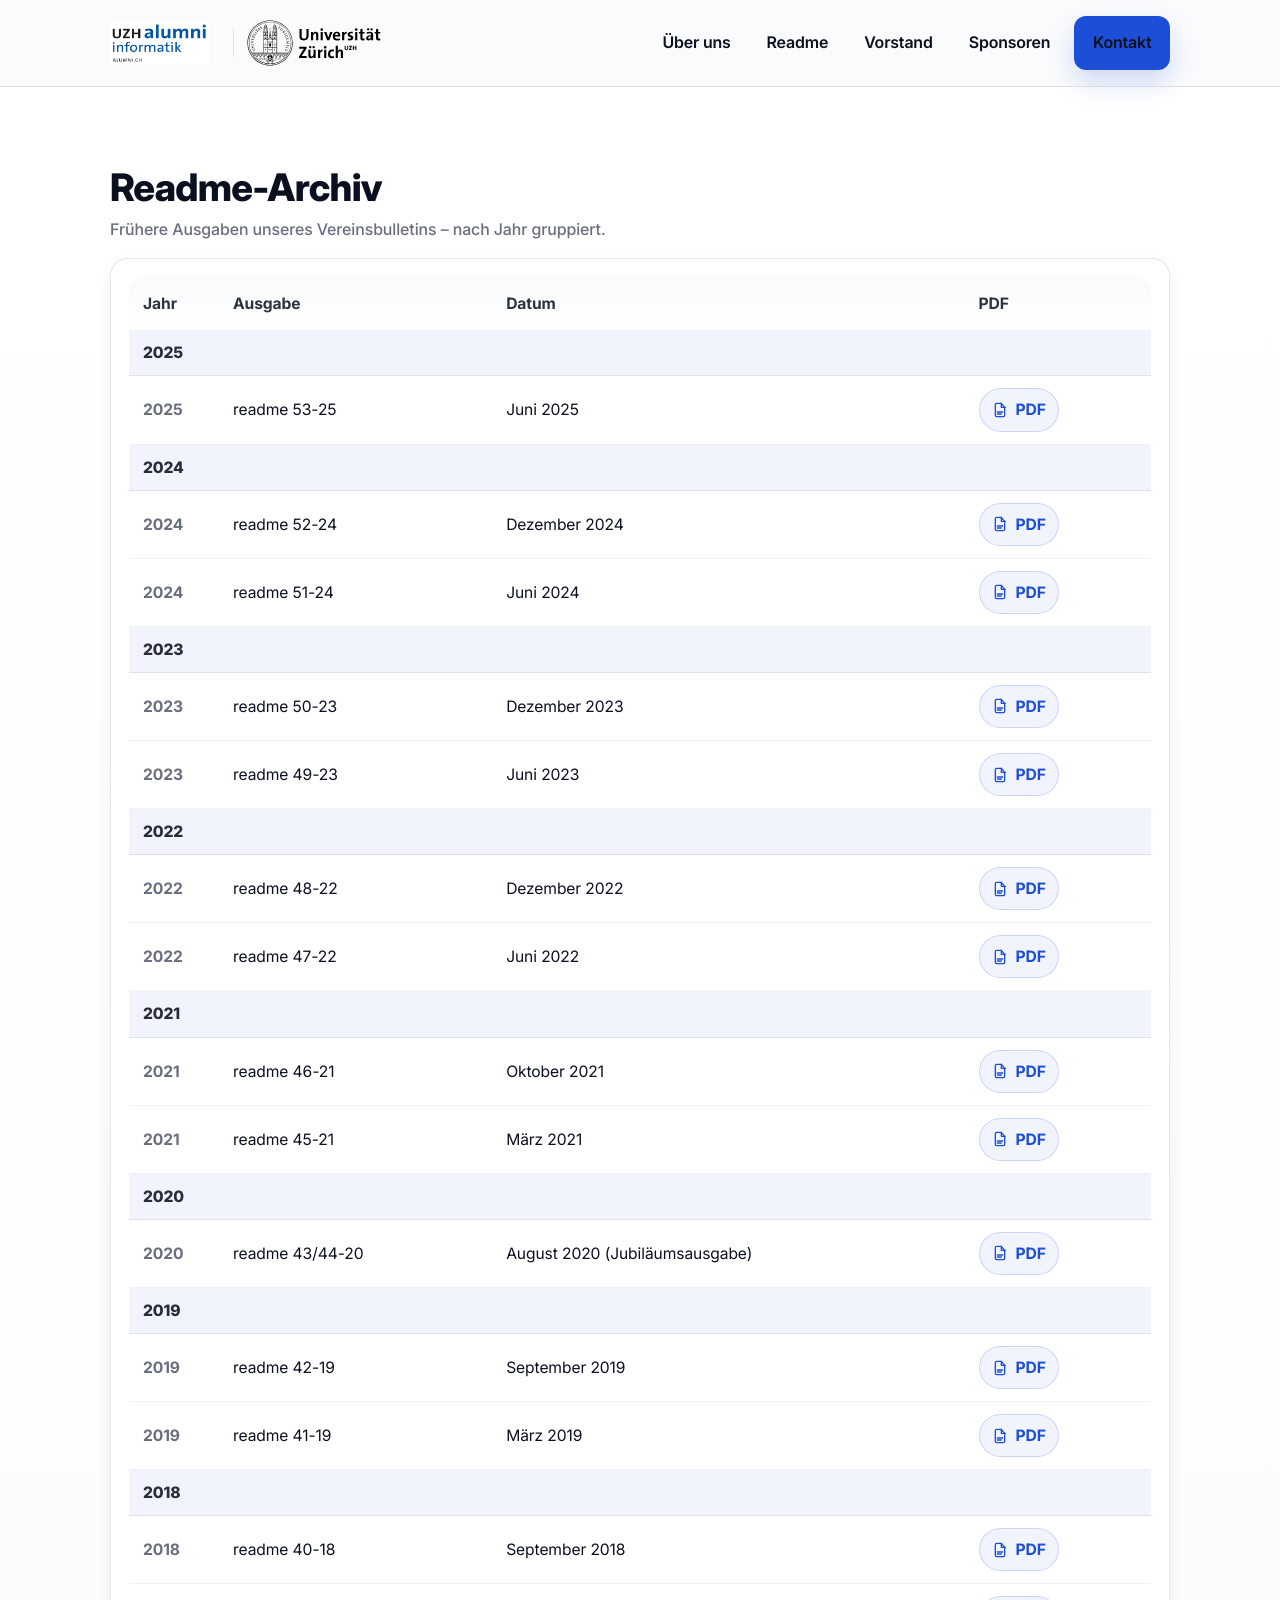
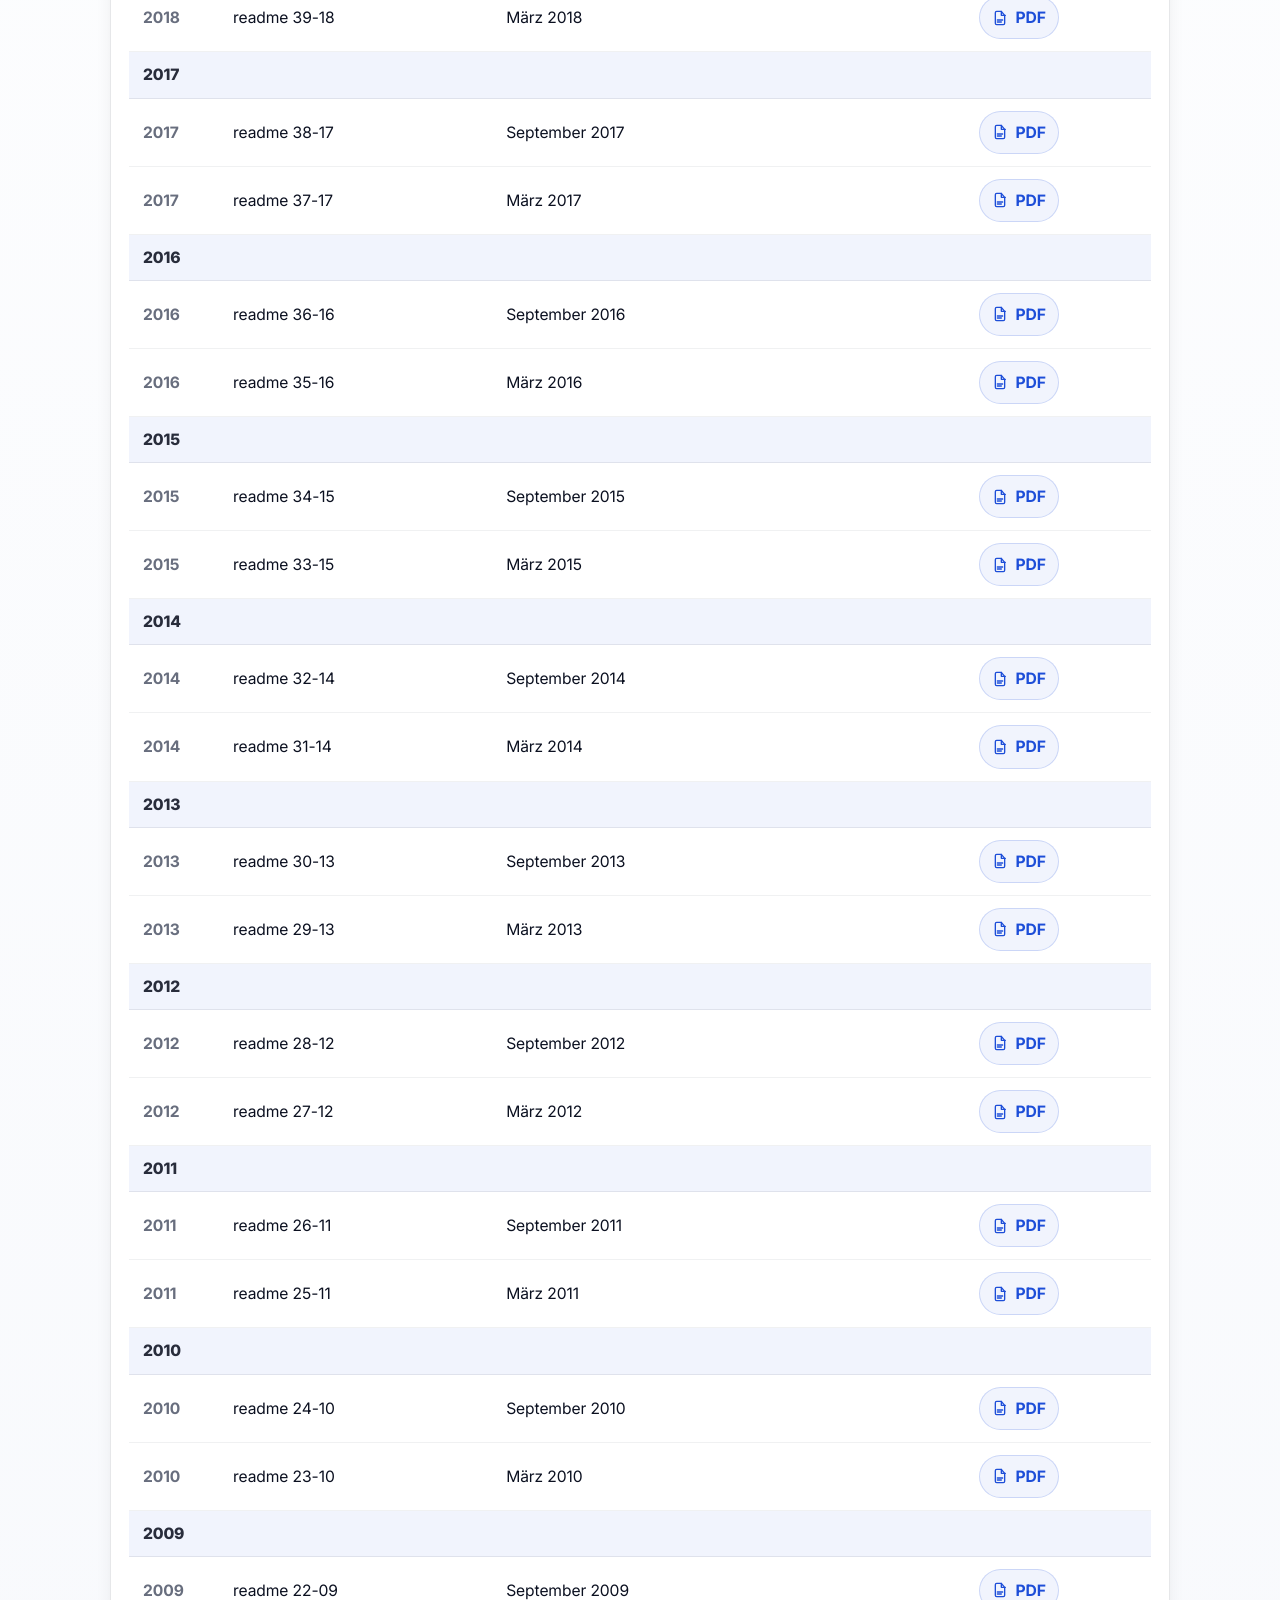
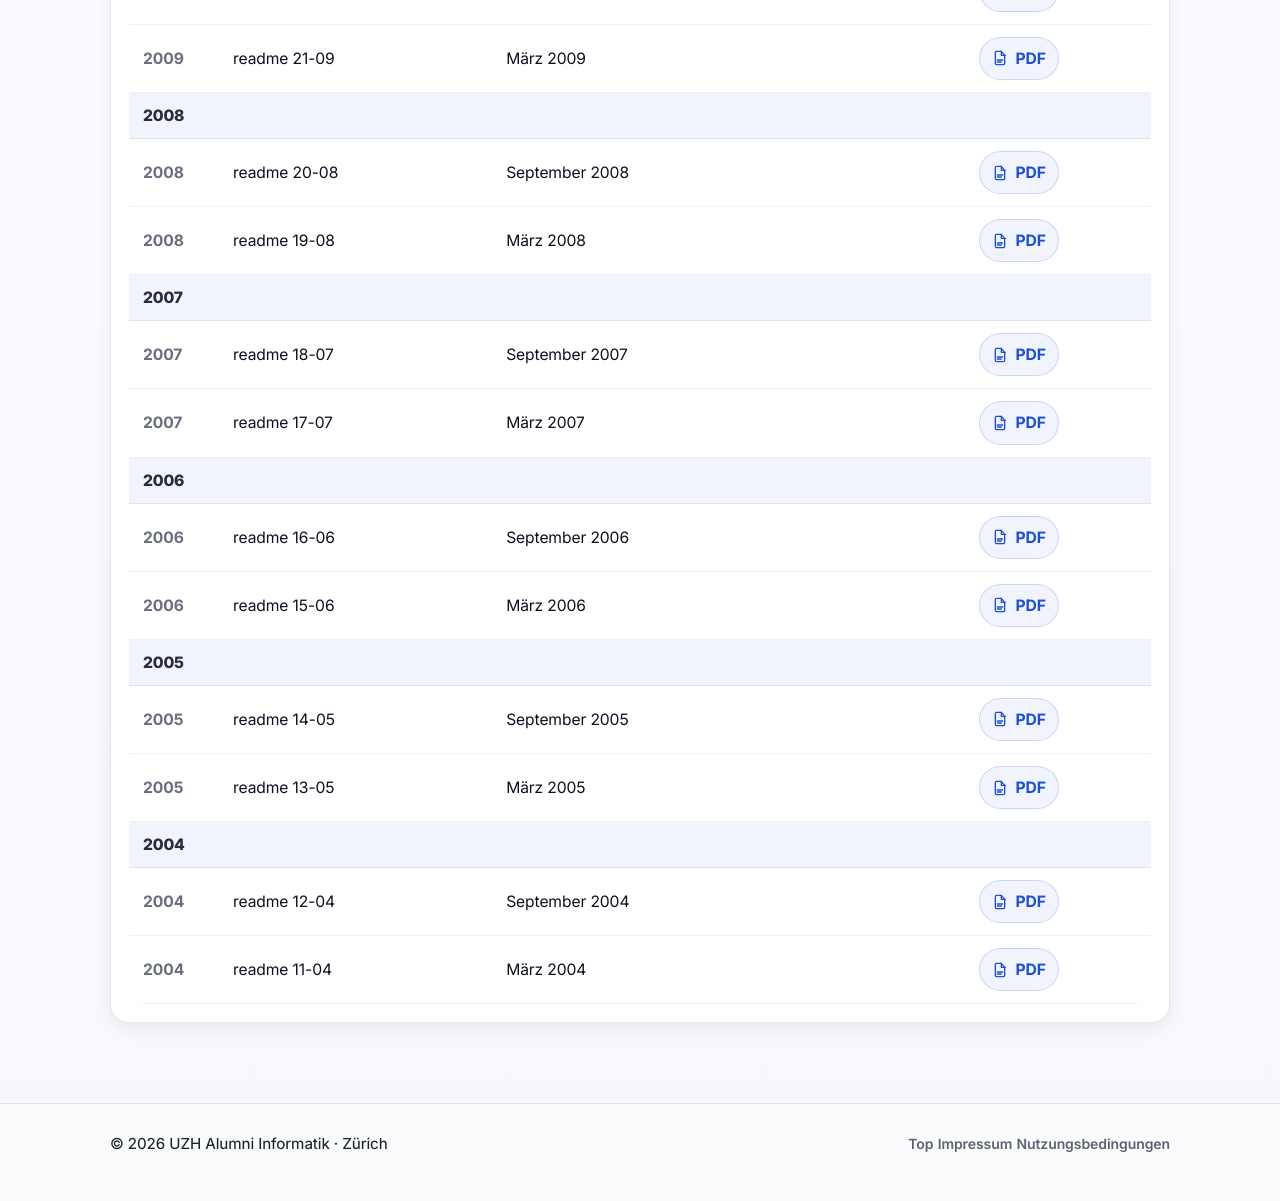
==== readme-archiv.html @ e21df734 "feat: add readme archiv" ====
<!doctype html>
<html lang="de">
<head>
    <meta charset="utf-8"/>
    <meta name="viewport" content="width=device-width, initial-scale=1"/>
    <title>Readme-Archiv – UZH Alumni Informatik</title>
    <meta name="description" content="Archiv der readme-Ausgaben (UZH Alumni Informatik) – nach Jahr gruppiert, mit Suche."/>

    <!-- Typography -->
    <link rel="preconnect" href="https://fonts.googleapis.com">
    <link rel="preconnect" href="https://fonts.gstatic.com" crossorigin>
    <link href="https://fonts.googleapis.com/css2?family=Inter:wght@400;500;600;700;800&display=swap" rel="stylesheet">

    <link rel="stylesheet" href="styles.css?v=20251117"/>
    <link rel="icon" href="uploads/logos/alumni_logo_header.png">
</head>

<body class="theme-quartz-ivory">

<header class="site-header">
    <div class="container header-inner">
        <a class="brand" href="index.html#top" aria-label="Startseite">
            <img src="uploads/logos/alumni_logo_header.png" alt="UZH Alumni Informatik - Alumni.ch">
        </a>

        <a class="brand-uzh" href="https://www.uzh.ch" target="_blank" rel="noopener" aria-label="UZH Website">
            <img src="uploads/logos/uzh-logo.svg" alt="Universität Zürich">
        </a>

        <nav class="nav">
            <a href="index.html#about">Über uns</a>
            <a href="index.html#readme">Readme</a>
            <a href="index.html#vorstand">Vorstand</a>
            <a href="index.html#sponsors">Sponsoren</a>
            <a href="index.html#contact" class="btn btn-primary">Kontakt</a>
        </nav>

        <button class="nav-toggle" aria-label="Menü öffnen" aria-expanded="false">☰</button>
    </div>
</header>

<main>
    <section class="section section-alt">
        <div class="container">
            <div class="section-head">
                <h1 class="page-title">Readme-Archiv</h1>
                <p class="muted">Frühere Ausgaben unseres Vereinsbulletins – nach Jahr gruppiert.</p>
            </div>
            <div class="archive-card card">
                <div class="archive-table-wrap">
                    <table class="archive-table" id="archiveTable">
                        <thead>
                        <tr>
                            <th>Jahr</th>
                            <th>Ausgabe</th>
                            <th>Datum</th>
                            <th>PDF</th>
                        </tr>
                        </thead>
                        <tbody>

                        <!-- 2025 -->
                        <tr class="year-row" data-year="2025"><td colspan="4">2025</td></tr>
                        <tr data-year="2025">
                            <td class="year-col">2025</td>
                            <td>readme 53-25</td>
                            <td>Juni 2025</td>
                            <td><a class="pdf-link" href="#" target="_blank" rel="noopener">PDF</a></td>
                        </tr>

                        <!-- 2024 -->
                        <tr class="year-row" data-year="2024"><td colspan="4">2024</td></tr>
                        <tr data-year="2024">
                            <td class="year-col">2024</td>
                            <td>readme 52-24</td>
                            <td>Dezember 2024</td>
                            <td><a class="pdf-link" href="#" target="_blank" rel="noopener">PDF</a></td>
                        </tr>
                        <tr data-year="2024">
                            <td class="year-col">2024</td>
                            <td>readme 51-24</td>
                            <td>Juni 2024</td>
                            <td><a class="pdf-link" href="#" target="_blank" rel="noopener">PDF</a></td>
                        </tr>

                        <!-- 2023 -->
                        <tr class="year-row" data-year="2023"><td colspan="4">2023</td></tr>
                        <tr data-year="2023">
                            <td class="year-col">2023</td>
                            <td>readme 50-23</td>
                            <td>Dezember 2023</td>
                            <td><a class="pdf-link" href="#" target="_blank" rel="noopener">PDF</a></td>
                        </tr>
                        <tr data-year="2023">
                            <td class="year-col">2023</td>
                            <td>readme 49-23</td>
                            <td>Juni 2023</td>
                            <td><a class="pdf-link" href="#" target="_blank" rel="noopener">PDF</a></td>
                        </tr>

                        <!-- 2022 -->
                        <tr class="year-row" data-year="2022"><td colspan="4">2022</td></tr>
                        <tr data-year="2022">
                            <td class="year-col">2022</td>
                            <td>readme 48-22</td>
                            <td>Dezember 2022</td>
                            <td><a class="pdf-link" href="#" target="_blank" rel="noopener">PDF</a></td>
                        </tr>
                        <tr data-year="2022">
                            <td class="year-col">2022</td>
                            <td>readme 47-22</td>
                            <td>Juni 2022</td>
                            <td><a class="pdf-link" href="#" target="_blank" rel="noopener">PDF</a></td>
                        </tr>

                        <!-- 2021 -->
                        <tr class="year-row" data-year="2021"><td colspan="4">2021</td></tr>
                        <tr data-year="2021">
                            <td class="year-col">2021</td>
                            <td>readme 46-21</td>
                            <td>Oktober 2021</td>
                            <td><a class="pdf-link" href="#" target="_blank" rel="noopener">PDF</a></td>
                        </tr>
                        <tr data-year="2021">
                            <td class="year-col">2021</td>
                            <td>readme 45-21</td>
                            <td>März 2021</td>
                            <td><a class="pdf-link" href="#" target="_blank" rel="noopener">PDF</a></td>
                        </tr>

                        <!-- 2020 -->
                        <tr class="year-row" data-year="2020"><td colspan="4">2020</td></tr>
                        <tr data-year="2020">
                            <td class="year-col">2020</td>
                            <td>readme 43/44-20</td>
                            <td>August 2020 (Jubiläumsausgabe)</td>
                            <td><a class="pdf-link" href="#" target="_blank" rel="noopener">PDF</a></td>
                        </tr>

                        <!-- 2019 -->
                        <tr class="year-row" data-year="2019"><td colspan="4">2019</td></tr>
                        <tr data-year="2019">
                            <td class="year-col">2019</td>
                            <td>readme 42-19</td>
                            <td>September 2019</td>
                            <td><a class="pdf-link" href="#" target="_blank" rel="noopener">PDF</a></td>
                        </tr>
                        <tr data-year="2019">
                            <td class="year-col">2019</td>
                            <td>readme 41-19</td>
                            <td>März 2019</td>
                            <td><a class="pdf-link" href="#" target="_blank" rel="noopener">PDF</a></td>
                        </tr>

                        <!-- 2018 -->
                        <tr class="year-row" data-year="2018"><td colspan="4">2018</td></tr>
                        <tr data-year="2018">
                            <td class="year-col">2018</td>
                            <td>readme 40-18</td>
                            <td>September 2018</td>
                            <td><a class="pdf-link" href="#" target="_blank" rel="noopener">PDF</a></td>
                        </tr>
                        <tr data-year="2018">
                            <td class="year-col">2018</td>
                            <td>readme 39-18</td>
                            <td>März 2018</td>
                            <td><a class="pdf-link" href="#" target="_blank" rel="noopener">PDF</a></td>
                        </tr>

                        <!-- 2017 -->
                        <tr class="year-row" data-year="2017"><td colspan="4">2017</td></tr>
                        <tr data-year="2017">
                            <td class="year-col">2017</td>
                            <td>readme 38-17</td>
                            <td>September 2017</td>
                            <td><a class="pdf-link" href="#" target="_blank" rel="noopener">PDF</a></td>
                        </tr>
                        <tr data-year="2017">
                            <td class="year-col">2017</td>
                            <td>readme 37-17</td>
                            <td>März 2017</td>
                            <td><a class="pdf-link" href="#" target="_blank" rel="noopener">PDF</a></td>
                        </tr>

                        <!-- 2016 -->
                        <tr class="year-row" data-year="2016"><td colspan="4">2016</td></tr>
                        <tr data-year="2016">
                            <td class="year-col">2016</td>
                            <td>readme 36-16</td>
                            <td>September 2016</td>
                            <td><a class="pdf-link" href="#" target="_blank" rel="noopener">PDF</a></td>
                        </tr>
                        <tr data-year="2016">
                            <td class="year-col">2016</td>
                            <td>readme 35-16</td>
                            <td>März 2016</td>
                            <td><a class="pdf-link" href="#" target="_blank" rel="noopener">PDF</a></td>
                        </tr>

                        <!-- 2015 -->
                        <tr class="year-row" data-year="2015"><td colspan="4">2015</td></tr>
                        <tr data-year="2015">
                            <td class="year-col">2015</td>
                            <td>readme 34-15</td>
                            <td>September 2015</td>
                            <td><a class="pdf-link" href="#" target="_blank" rel="noopener">PDF</a></td>
                        </tr>
                        <tr data-year="2015">
                            <td class="year-col">2015</td>
                            <td>readme 33-15</td>
                            <td>März 2015</td>
                            <td><a class="pdf-link" href="#" target="_blank" rel="noopener">PDF</a></td>
                        </tr>

                        <!-- 2014 -->
                        <tr class="year-row" data-year="2014"><td colspan="4">2014</td></tr>
                        <tr data-year="2014">
                            <td class="year-col">2014</td>
                            <td>readme 32-14</td>
                            <td>September 2014</td>
                            <td><a class="pdf-link" href="#" target="_blank" rel="noopener">PDF</a></td>
                        </tr>
                        <tr data-year="2014">
                            <td class="year-col">2014</td>
                            <td>readme 31-14</td>
                            <td>März 2014</td>
                            <td><a class="pdf-link" href="#" target="_blank" rel="noopener">PDF</a></td>
                        </tr>

                        <!-- 2013 -->
                        <tr class="year-row" data-year="2013"><td colspan="4">2013</td></tr>
                        <tr data-year="2013">
                            <td class="year-col">2013</td>
                            <td>readme 30-13</td>
                            <td>September 2013</td>
                            <td><a class="pdf-link" href="#" target="_blank" rel="noopener">PDF</a></td>
                        </tr>
                        <tr data-year="2013">
                            <td class="year-col">2013</td>
                            <td>readme 29-13</td>
                            <td>März 2013</td>
                            <td><a class="pdf-link" href="#" target="_blank" rel="noopener">PDF</a></td>
                        </tr>

                        <!-- 2012 -->
                        <tr class="year-row" data-year="2012"><td colspan="4">2012</td></tr>
                        <tr data-year="2012">
                            <td class="year-col">2012</td>
                            <td>readme 28-12</td>
                            <td>September 2012</td>
                            <td><a class="pdf-link" href="#" target="_blank" rel="noopener">PDF</a></td>
                        </tr>
                        <tr data-year="2012">
                            <td class="year-col">2012</td>
                            <td>readme 27-12</td>
                            <td>März 2012</td>
                            <td><a class="pdf-link" href="#" target="_blank" rel="noopener">PDF</a></td>
                        </tr>

                        <!-- 2011 -->
                        <tr class="year-row" data-year="2011"><td colspan="4">2011</td></tr>
                        <tr data-year="2011">
                            <td class="year-col">2011</td>
                            <td>readme 26-11</td>
                            <td>September 2011</td>
                            <td><a class="pdf-link" href="#" target="_blank" rel="noopener">PDF</a></td>
                        </tr>
                        <tr data-year="2011">
                            <td class="year-col">2011</td>
                            <td>readme 25-11</td>
                            <td>März 2011</td>
                            <td><a class="pdf-link" href="#" target="_blank" rel="noopener">PDF</a></td>
                        </tr>

                        <!-- 2010 -->
                        <tr class="year-row" data-year="2010"><td colspan="4">2010</td></tr>
                        <tr data-year="2010">
                            <td class="year-col">2010</td>
                            <td>readme 24-10</td>
                            <td>September 2010</td>
                            <td><a class="pdf-link" href="#" target="_blank" rel="noopener">PDF</a></td>
                        </tr>
                        <tr data-year="2010">
                            <td class="year-col">2010</td>
                            <td>readme 23-10</td>
                            <td>März 2010</td>
                            <td><a class="pdf-link" href="#" target="_blank" rel="noopener">PDF</a></td>
                        </tr>

                        <!-- 2009 -->
                        <tr class="year-row" data-year="2009"><td colspan="4">2009</td></tr>
                        <tr data-year="2009">
                            <td class="year-col">2009</td>
                            <td>readme 22-09</td>
                            <td>September 2009</td>
                            <td><a class="pdf-link" href="#" target="_blank" rel="noopener">PDF</a></td>
                        </tr>
                        <tr data-year="2009">
                            <td class="year-col">2009</td>
                            <td>readme 21-09</td>
                            <td>März 2009</td>
                            <td><a class="pdf-link" href="#" target="_blank" rel="noopener">PDF</a></td>
                        </tr>

                        <!-- 2008 -->
                        <tr class="year-row" data-year="2008"><td colspan="4">2008</td></tr>
                        <tr data-year="2008">
                            <td class="year-col">2008</td>
                            <td>readme 20-08</td>
                            <td>September 2008</td>
                            <td><a class="pdf-link" href="#" target="_blank" rel="noopener">PDF</a></td>
                        </tr>
                        <tr data-year="2008">
                            <td class="year-col">2008</td>
                            <td>readme 19-08</td>
                            <td>März 2008</td>
                            <td><a class="pdf-link" href="#" target="_blank" rel="noopener">PDF</a></td>
                        </tr>

                        <!-- 2007 -->
                        <tr class="year-row" data-year="2007"><td colspan="4">2007</td></tr>
                        <tr data-year="2007">
                            <td class="year-col">2007</td>
                            <td>readme 18-07</td>
                            <td>September 2007</td>
                            <td><a class="pdf-link" href="#" target="_blank" rel="noopener">PDF</a></td>
                        </tr>
                        <tr data-year="2007">
                            <td class="year-col">2007</td>
                            <td>readme 17-07</td>
                            <td>März 2007</td>
                            <td><a class="pdf-link" href="#" target="_blank" rel="noopener">PDF</a></td>
                        </tr>

                        <!-- 2006 -->
                        <tr class="year-row" data-year="2006"><td colspan="4">2006</td></tr>
                        <tr data-year="2006">
                            <td class="year-col">2006</td>
                            <td>readme 16-06</td>
                            <td>September 2006</td>
                            <td><a class="pdf-link" href="#" target="_blank" rel="noopener">PDF</a></td>
                        </tr>
                        <tr data-year="2006">
                            <td class="year-col">2006</td>
                            <td>readme 15-06</td>
                            <td>März 2006</td>
                            <td><a class="pdf-link" href="#" target="_blank" rel="noopener">PDF</a></td>
                        </tr>

                        <!-- 2005 -->
                        <tr class="year-row" data-year="2005"><td colspan="4">2005</td></tr>
                        <tr data-year="2005">
                            <td class="year-col">2005</td>
                            <td>readme 14-05</td>
                            <td>September 2005</td>
                            <td><a class="pdf-link" href="#" target="_blank" rel="noopener">PDF</a></td>
                        </tr>
                        <tr data-year="2005">
                            <td class="year-col">2005</td>
                            <td>readme 13-05</td>
                            <td>März 2005</td>
                            <td><a class="pdf-link" href="#" target="_blank" rel="noopener">PDF</a></td>
                        </tr>

                        <!-- 2004 -->
                        <tr class="year-row" data-year="2004"><td colspan="4">2004</td></tr>
                        <tr data-year="2004">
                            <td class="year-col">2004</td>
                            <td>readme 12-04</td>
                            <td>September 2004</td>
                            <td><a class="pdf-link" href="#" target="_blank" rel="noopener">PDF</a></td>
                        </tr>
                        <tr data-year="2004">
                            <td class="year-col">2004</td>
                            <td>readme 11-04</td>
                            <td>März 2004</td>
                            <td><a class="pdf-link" href="#" target="_blank" rel="noopener">PDF</a></td>
                        </tr>

                        </tbody>
                    </table>
                </div>
            </div>
        </div>
    </section>
</main>

<footer class="footer">
    <div class="container footer-inner">
        <p>© <span id="y"></span> UZH Alumni Informatik · Zürich</p>
        <nav class="footer-nav">
            <a href="index.html#top">Top</a>
            <a href="#" onclick="alert('Impressum folgt');return false;">Impressum</a>
            <a href="#" onclick="alert('Nutzungsbedingungen folgen');return false;">Nutzungs­bedingungen</a>
        </nav>
    </div>
</footer>

<script>
    // Mobile nav
    const toggle = document.querySelector('.nav-toggle');
    const nav = document.querySelector('.nav');
    toggle?.addEventListener('click', () => {
        const open = nav.classList.toggle('open');
        toggle.setAttribute('aria-expanded', String(open));
        toggle.setAttribute('aria-label', open ? 'Menü schließen' : 'Menü öffnen');
    });
    nav?.querySelectorAll('a').forEach(link => {
        link.addEventListener('click', () => {
            nav.classList.remove('open');
            toggle.setAttribute('aria-expanded', 'false');
            toggle.setAttribute('aria-label', 'Menü öffnen');
        });
    });

    // Year
    document.getElementById('y').textContent = new Date().getFullYear();

    // Search filter (simple, Swiss-institutional: fast + calm)
    const q = document.getElementById('archiveQ');
    const tbody = document.querySelector('#archiveTable tbody');

    function applyFilter() {
        const term = (q.value || '').trim().toLowerCase();
        const rows = Array.from(tbody.querySelectorAll('tr'));
        const yearHeaders = rows.filter(r => r.classList.contains('year-row'));
        const dataRows = rows.filter(r => !r.classList.contains('year-row'));

        // Show/hide data rows
        dataRows.forEach(r => {
            const text = r.textContent.toLowerCase();
            r.style.display = (!term || text.includes(term)) ? '' : 'none';
        });

        // Show year headers only if they have at least one visible row
        yearHeaders.forEach(h => {
            const y = h.getAttribute('data-year');
            const anyVisible = dataRows.some(r => r.getAttribute('data-year') === y && r.style.display !== 'none');
            h.style.display = anyVisible ? '' : 'none';
        });
    }

    q.addEventListener('input', applyFilter);
</script>

</body>
</html>
---- styles.css ----
/* =========================================================
   UZH Alumni Informatik — Premium, cleaned CSS (used classes only)
========================================================= */

/* ---------- Tokens ---------- */
:root {
    --bg: #fafbfc;
    --fg: #0b1020;
    --muted: #5b6273;

    --line: rgba(15, 23, 42, .10);

    --card: #fff;
    --brand: #1d4ed8;
    --brand-ink: #fff;

    --shadow-sm: 0 6px 16px rgba(11, 16, 32, .06);
    --shadow-md: 0 14px 32px rgba(11, 16, 32, .08);

    --radius: 18px;
    --container: 1100px;
}

/* ---------- Reset / Base ---------- */
* {
    box-sizing: border-box;
}

html {
    scroll-behavior: smooth;
    -webkit-font-smoothing: antialiased;
    -moz-osx-font-smoothing: grayscale;
    text-rendering: geometricPrecision;
}

body {
    margin: 0;
    background: var(--bg);
    color: var(--fg);
    font: 16px/1.6 "Inter", system-ui, -apple-system, Segoe UI, Roboto, Ubuntu, sans-serif;
    letter-spacing: -0.005em;
    font-kerning: normal;
}

img {
    max-width: 100%;
    display: block;
}

a {
    color: var(--brand);
    text-decoration: none;
    text-underline-offset: 3px;
    text-decoration-thickness: 1px;
}

a:hover {
    text-decoration: underline;
    text-decoration-thickness: 2px;
}

.muted {
    color: rgba(91, 98, 115, .92);
    font-weight: 500;
}

/* Headings */
h1, h2, h3, h4 {
    letter-spacing: -0.02em;
    line-height: 1.15;
    margin: 0 0 .55rem;
}

h2 {
    font-size: clamp(24px, 2.4vw, 34px);
    font-weight: 800;
}

h3 {
    font-size: clamp(18px, 1.7vw, 22px);
    font-weight: 800;
}

h4 {
    font-size: 16px;
    font-weight: 800;
    letter-spacing: -0.01em;
}

p {
    margin: 0 0 1rem;
    font-weight: 450;
    color: rgba(11, 16, 32, .92);
}

/* ---------- Layout ---------- */
.container {
    max-width: var(--container);
    margin: 0 auto;
    padding: 0 20px;
}

.section {
    padding: 80px 0;
}

.section-alt {
    background: linear-gradient(180deg, #fff, #f6f8fc);
}

.section-head {
    display: flex;
    flex-direction: column;
    align-items: flex-start;
    gap: 6px;
}

.card {
    background: var(--card);
    border: 1px solid var(--line);
    border-radius: var(--radius);
    box-shadow: var(--shadow-sm);
    padding: 22px;
}

.hidden {
    display: none;
}

/* Accessibility */
:focus-visible {
    outline: 3px solid rgba(29, 78, 216, .6);
    outline-offset: 2px;
    border-radius: 8px;
}

@media (prefers-reduced-motion: reduce) {
    * {
        transition: none !important;
    }
}

/* =========================================================
   HEADER / NAV
========================================================= */
.site-header {
    position: sticky;
    top: 0;
    z-index: 50;
    background: rgba(250, 251, 252, .94);
    backdrop-filter: blur(14px);
    border-bottom: 1px solid var(--line);
}

.header-inner {
    display: flex;
    align-items: center;
    gap: 18px;
    min-height: 86px;
}

.brand, .brand-uzh {
    display: flex;
    align-items: center;
}

.brand img {
    height: 44px;
}

.brand-uzh img {
    height: 46px;
}

.brand-uzh {
    padding-left: 14px;
    margin-left: 6px;
    position: relative;
}

.brand-uzh::before {
    content: "";
    position: absolute;
    left: 0;
    top: 50%;
    transform: translateY(-50%);
    width: 1px;
    height: 28px;
    background: var(--line);
}

.nav {
    margin-left: auto;
    display: flex;
    align-items: center;
    gap: 12px;
}

.nav a {
    padding: 9px 12px;
    border-radius: 12px;
    font-weight: 600;
    letter-spacing: -0.01em;
    color: var(--fg);
}

.nav a:not(.btn):hover {
    background: rgba(15, 23, 42, .045);
    text-decoration: none;
}

.nav .btn-primary {
    padding: .8rem 1.1rem;
    box-shadow: 0 12px 26px rgba(29, 78, 216, .20);
}

.nav-toggle {
    display: none;
    background: none;
    border: 0;
    font-size: 26px;
}

@media (max-width: 860px) {
    .nav {
        display: none;
    }

    .nav.open {
        display: block;
        position: absolute;
        right: 20px;
        top: 86px;
        background: var(--card);
        padding: 14px;
        border-radius: 16px;
        box-shadow: var(--shadow-md);
    }

    .nav-toggle {
        display: block;
    }
}

/* =========================================================
   HERO
========================================================= */
.hero {
    position: relative;
    overflow: hidden;
}

.hero-inner {
    padding: 96px 0 72px;
    text-align: center;
}

.hero h1 {
    font-size: clamp(34px, 5vw, 56px);
    margin: 0 0 10px;
    letter-spacing: -.02em;
}

.lead {
    color: var(--muted);
    font-size: clamp(18px, 2.5vw, 22px);
    max-width: 820px;
    margin: 0 auto 26px;
}

.hero-bg {
    position: absolute;
    inset: -20% -20% auto -20%;
    height: 60%;
    background: radial-gradient(900px 450px at 50% 18%, rgba(29, 78, 216, .12), transparent 60%),
    linear-gradient(180deg, rgba(29, 78, 216, .08), transparent 40%);
}

/* Hero CTA: stacked, Events first */
.hero-cta {
    display: flex;
    flex-direction: column;
    align-items: center;
    gap: 12px;
}

.hero-cta .btn {
    min-width: 220px;
}

.hero-cta .btn-ghost {
    order: 1;
}

.hero-cta .btn-primary {
    order: 2;
}

/* =========================================================
   BUTTONS & INPUTS
========================================================= */
.btn {
    display: inline-flex;
    align-items: center;
    justify-content: center;
    padding: .85rem 1.25rem;
    border-radius: 999px;
    border: 1px solid var(--brand);
    background: transparent;
    color: var(--brand);
    font-weight: 650;
    letter-spacing: -0.01em;
    cursor: pointer;
    transition: transform .2s ease, box-shadow .2s ease, background .2s ease, border-color .2s ease, color .2s ease;
}

.btn:hover {
    transform: translateY(-1px);
    text-decoration: none;
}

.btn:active {
    transform: translateY(0);
}

.btn-primary {
    background: var(--brand);
    color: var(--brand-ink);
    border-color: transparent;
    box-shadow: 0 12px 26px rgba(29, 78, 216, .22);
}

.btn-primary:hover {
    box-shadow: 0 18px 36px rgba(29, 78, 216, .28);
}

.btn-ghost {
    border-color: var(--line);
    color: var(--fg);
}

/* Make Hero "Nächste Events" match About pills */
.hero-cta .btn-ghost {
    background: rgba(29, 78, 216, .06);
    border: 1px solid rgba(29, 78, 216, .18);
    color: var(--brand);
    box-shadow: 0 10px 22px rgba(11, 16, 32, .06), inset 0 1px 0 rgba(255, 255, 255, .6);
}

.hero-cta .btn-ghost:hover {
    background: rgba(29, 78, 216, .10);
    border-color: rgba(29, 78, 216, .30);
}

input, textarea {
    width: 100%;
    padding: .85rem 1rem;
    border-radius: 14px;
    border: 1px solid var(--line);
    background: #f8fafc;
    font: inherit;
    letter-spacing: -0.005em;
    font-weight: 500;
}

input:focus, textarea:focus {
    outline: none;
    border-color: var(--brand);
    box-shadow: 0 0 0 3px rgba(29, 78, 216, .12);
    background: #fff;
}

/* =========================================================
   ABOUT (card + pills)
========================================================= */
#about.section-alt {
    padding-top: 64px;
    padding-bottom: 80px;
}

#about .container.grid-2.about-card {
    max-width: 1200px;
    margin: 0 auto;

    background: linear-gradient(180deg, rgba(255, 255, 255, .96), rgba(248, 250, 252, .96));
    border-radius: 28px;
    border: 1px solid rgba(15, 23, 42, .08);
    box-shadow: 0 24px 48px rgba(11, 16, 32, .08), 0 2px 6px rgba(11, 16, 32, .04);

    padding: 48px 56px;
    display: block;
}

@media (max-width: 900px) {
    #about .container.grid-2.about-card {
        padding: 36px 28px;
        border-radius: 22px;
    }
}

#about .about-stats {
    display: flex;
    gap: 12px;
    margin: 0 0 18px;
    padding: 0;
    list-style: none;
    flex-wrap: wrap;
}

#about .about-stats li {
    display: inline-flex;
    align-items: center;
    gap: 8px;
    padding: 10px 14px;
    border-radius: 999px;
    background: rgba(29, 78, 216, .06);
    border: 1px solid rgba(29, 78, 216, .14);
    box-shadow: 0 10px 22px rgba(11, 16, 32, .06);
    color: rgba(11, 16, 32, .86);
    font-size: .95rem;
    font-weight: 600;
    letter-spacing: -0.01em;
}

#about .about-stats li strong {
    font-weight: 800;
    color: var(--brand);
    letter-spacing: -0.02em;
}

@media (max-width: 520px) {
    #about .about-stats {
        gap: 10px;
    }

    #about .about-stats li {
        padding: 9px 12px;
        font-size: .92rem;
    }
}

#about p {
    font-size: 1.05rem;
    line-height: 1.55;
    color: rgba(11, 16, 32, .88);
    max-width: 68ch;
}

/* Checklist (used in About + Zweck) */
.checklist {
    margin: 22px 0 0;
    padding-left: 1.2rem;
}

.checklist li {
    margin: 8px 0;
    font-size: 1.05rem;
}

/* =========================================================
   README (single split card + highlight band)
========================================================= */
#readme .card.readme-split {
    display: grid;
    grid-template-columns:1fr auto 1fr;
    gap: 0;
    padding: 0;
    border-radius: 22px;
    overflow: hidden;
    position: relative;
}

/* top accent band */
#readme .card.readme-split::before {
    content: "";
    position: absolute;
    top: 0;
    left: 0;
    right: 0;
    height: 6px;
    z-index: 3;
    background: linear-gradient(90deg, rgba(29, 78, 216, .65), rgba(29, 78, 216, .25), rgba(29, 78, 216, .05));
}

#readme .readme-col {
    padding: 32px 28px 26px;
}

#readme .readme-divider {
    position: relative;
    z-index: 1;
    background: rgba(15, 23, 42, .08); /* neutral so it doesn't clash with the band */
}

/* subtle divider accent that starts BELOW the band */
#readme .readme-divider::before {
    content: "";
    position: absolute;
    top: 12px; /* avoids band intersection */
    left: -1px;
    width: 3px;
    height: 52px;
    border-radius: 999px;
    background: linear-gradient(180deg, rgba(29, 78, 216, .45), rgba(29, 78, 216, .14), rgba(29, 78, 216, 0));
}

#readme .mini-list {
    margin: 10px 0 0;
    padding-left: 1.2rem;
}

#readme .mini-list li {
    margin: 6px 0;
}

#readme .readme-actions {
    display: flex;
    gap: 12px;
    flex-wrap: wrap;
    margin-top: 16px;
}

/* Readme icons (inline SVG via data URI) */
#readme .readme-col h3 {
    position: relative;
    padding-left: 30px;
}

#readme .readme-col h3::before {
    content: "";
    position: absolute;
    left: 0;
    top: 50%;
    transform: translateY(-50%);
    width: 20px;
    height: 20px;
    border-radius: 6px;
    background: rgba(29, 78, 216, .10);
    box-shadow: 0 6px 14px rgba(11, 16, 32, .06);
    background-repeat: no-repeat;
    background-position: center;
    background-size: 14px 14px;
}

#readme .readme-col:first-child h3::before {
    background-image: url("data:image/svg+xml,%3Csvg xmlns='http://www.w3.org/2000/svg' width='20' height='20' viewBox='0 0 24 24' fill='none'%3E%3Cpath d='M7 6h11a2 2 0 0 1 2 2v10a2 2 0 0 1-2 2H8a3 3 0 0 1-3-3V8a2 2 0 0 1 2-2Z' stroke='%231d4ed8' stroke-width='2' stroke-linecap='round' stroke-linejoin='round'/%3E%3Cpath d='M5 18a2 2 0 0 0 2 2' stroke='%231d4ed8' stroke-width='2' stroke-linecap='round'/%3E%3Cpath d='M9 10h7M9 13h7M9 16h5' stroke='%231d4ed8' stroke-width='2' stroke-linecap='round'/%3E%3C/svg%3E");
}

#readme .readme-col:last-child h3::before {
    background-image: url("data:image/svg+xml,%3Csvg xmlns='http://www.w3.org/2000/svg' width='20' height='20' viewBox='0 0 24 24' fill='none'%3E%3Cpath d='M4 7a2 2 0 0 1 2-2h12a2 2 0 0 1 2 2v10a2 2 0 0 1-2 2H6a2 2 0 0 1-2-2V7Z' stroke='%231d4ed8' stroke-width='2' stroke-linecap='round' stroke-linejoin='round'/%3E%3Cpath d='m4 8 8 6 8-6' stroke='%231d4ed8' stroke-width='2' stroke-linecap='round' stroke-linejoin='round'/%3E%3C/svg%3E");
}

/* responsive stack */
@media (max-width: 900px) {
    #readme .card.readme-split {
        grid-template-columns:1fr;
    }

    #readme .readme-divider {
        width: 100%;
        height: 1px;
    }

    #readme .readme-divider::before {
        display: none;
    }
}

/* =========================================================
   ORGANISATION (tabs + people cards)
========================================================= */
.org-card {
    padding: 18px;
}

/* pill-like tab bar */
.org-tabs {
    display: inline-flex;
    gap: 6px;
    padding: 6px;
    border-radius: 999px;
    border: 1px solid rgba(15, 23, 42, .10);
    background: rgba(248, 250, 252, .9);
    box-shadow: 0 10px 22px rgba(11, 16, 32, .06);
    margin: 4px 0 18px;
}

.org-tabs .tab {
    border: 0;
    background: transparent;
    padding: 10px 14px;
    border-radius: 999px;
    font-weight: 700;
    letter-spacing: -0.01em;
    color: rgba(91, 98, 115, .95);
    cursor: pointer;
    transition: background .2s ease, color .2s ease, box-shadow .2s ease;
}

.org-tabs .tab:hover {
    background: rgba(29, 78, 216, .06);
    color: rgba(11, 16, 32, .92);
}

.org-tabs .tab.active {
    background: var(--brand);
    color: var(--brand-ink);
    box-shadow: 0 12px 24px rgba(29, 78, 216, .22);
}

.org-panel {
    padding: 0;
}

.people-grid {
    display: grid;
    grid-template-columns:repeat(2, 1fr);
    gap: 16px;
}

@media (max-width: 800px) {
    .people-grid {
        grid-template-columns:1fr;
    }
}

.person {
    display: flex;
    gap: 16px;
    padding: 16px;
    border-radius: 16px;
    border: 1px solid var(--line);
    background: linear-gradient(180deg, rgba(255, 255, 255, .92), #fff);
    box-shadow: var(--shadow-sm);
    transition: transform .2s ease, box-shadow .2s ease;
}

.person:hover {
    transform: translateY(-2px);
    box-shadow: var(--shadow-md);
}

.person-photo {
    width: 96px;
    height: 124px;
    border-radius: 20px;
    object-fit: cover;
    object-position: center top; /* protect heads */
    box-shadow: var(--shadow-sm);
}

.person-name {
    letter-spacing: -0.015em;
    font-weight: 800;
}

.person-role {
    color: rgba(91, 98, 115, .92);
    letter-spacing: -0.01em;
    font-weight: 650;
}

.person-meta {
    font-weight: 500;
    color: rgba(91, 98, 115, .95);
    font-size: .9rem;
}

/* Zweck grid */
.zweck-grid {
    display: grid;
    grid-template-columns:1.2fr .8fr;
    gap: 22px;
    align-items: start;
}

@media (max-width: 900px) {
    .zweck-grid {
        grid-template-columns:1fr;
    }
}

/* Dokumente panel (premium) */
.org-card .card.inner {
    padding: 18px 18px 16px;
    border-radius: 18px;
    border: 1px solid rgba(15, 23, 42, .10);
    background: linear-gradient(180deg, rgba(255, 255, 255, .98), rgba(248, 250, 252, .98));
    box-shadow: 0 10px 26px rgba(11, 16, 32, .06);
}

.org-card .card.inner h4 {
    margin: 2px 0 12px;
    font-size: 14px;
    letter-spacing: .08em;
    text-transform: uppercase;
    color: rgba(91, 98, 115, .92);
}

.org-card .card.inner h4::after {
    content: "";
    display: block;
    height: 1px;
    margin-top: 10px;
    background: rgba(15, 23, 42, .08);
}

.doc-links {
    display: grid;
    gap: 10px;
}

.doc-links .btn.btn-ghost {
    justify-content: flex-start;
    gap: 10px;
    width: 100%;
    padding: 12px 14px;
    border-radius: 14px;

    background: rgba(29, 78, 216, .05);
    border: 1px solid rgba(29, 78, 216, .14);
    color: rgba(11, 16, 32, .92);

    box-shadow: 0 8px 18px rgba(11, 16, 32, .06);
}

.doc-links .btn.btn-ghost::before {
    content: "";
    width: 18px;
    height: 18px;
    border-radius: 6px;
    background: rgba(29, 78, 216, .12);
    box-shadow: 0 6px 14px rgba(11, 16, 32, .06);
    flex: 0 0 auto;

    background-image: url("data:image/svg+xml,%3Csvg xmlns='http://www.w3.org/2000/svg' width='20' height='20' viewBox='0 0 24 24' fill='none'%3E%3Cpath d='M14 2H7a2 2 0 0 0-2 2v16a2 2 0 0 0 2 2h10a2 2 0 0 0 2-2V8l-5-6Z' stroke='%231d4ed8' stroke-width='2' stroke-linecap='round' stroke-linejoin='round'/%3E%3Cpath d='M14 2v6h6' stroke='%231d4ed8' stroke-width='2' stroke-linecap='round' stroke-linejoin='round'/%3E%3C/svg%3E");
    background-repeat: no-repeat;
    background-position: center;
    background-size: 14px 14px;
}

/* PDF badge on the right */
.doc-links .btn.btn-ghost::after {
    content: "PDF";
    margin-left: auto;
    font-size: 12px;
    font-weight: 800;
    letter-spacing: .06em;
    color: var(--brand);
    background: rgba(29, 78, 216, .10);
    border: 1px solid rgba(29, 78, 216, .16);
    padding: 4px 8px;
    border-radius: 999px;
}

.doc-links .btn.btn-ghost:hover {
    background: rgba(29, 78, 216, .08);
    border-color: rgba(29, 78, 216, .24);
}

/* =========================================================
   CONTACT (2-column: copy left, form right)
========================================================= */
#contact .container.grid-2 {
    display: grid;
    grid-template-columns:1fr 1.25fr;
    gap: 42px;
    align-items: start;
}

@media (max-width: 900px) {
    #contact .container.grid-2 {
        grid-template-columns:1fr;
    }
}

.contact-copy {
    position: relative;
    max-width: 440px;
    display: flex;
    flex-direction: column;
    gap: 10px;
}

.contact-copy::before {
    content: "";
    position: absolute;
    left: -12px;
    top: 10px;
    bottom: 10px;
    width: 3px;
    border-radius: 999px;
    background: linear-gradient(180deg, rgba(29, 78, 216, .55), rgba(29, 78, 216, 0));
    opacity: .35;
}

@media (max-width: 720px) {
    .contact-copy::before {
        left: 0;
    }
}

.contact-meta {
    list-style: none;
    padding: 0;
    margin: 14px 0 0;
    display: grid;
    gap: 12px;
}

.contact-meta .label {
    display: block;
    font-size: .78rem;
    text-transform: uppercase;
    letter-spacing: .08em;
    color: rgba(91, 98, 115, .95);
    margin-bottom: 4px;
    font-weight: 700;
}

/* Form card */
#contact form.card {
    width: 100%;
    max-width: 720px;
    justify-self: end;
    padding: 26px;
    border-radius: 22px;
    box-shadow: var(--shadow-md);
    background: linear-gradient(180deg, rgba(255, 255, 255, .96), rgba(248, 250, 252, .96));
}

@media (max-width: 900px) {
    #contact form.card {
        max-width: 100%;
        justify-self: stretch;
    }
}

#contact form {
    display: grid;
    gap: 14px;
}

/* label + required star on same line */
#contact label {
    display: grid;
    gap: 7px;
    font-weight: 650;
    letter-spacing: -0.01em;
}

#contact .label-text {
    display: inline-flex;
    align-items: center;
    gap: 4px;
}

#contact .req {
    display: inline-block;
    width: 0; /* keeps your HTML as-is */
    height: 0;
}

#contact .label-text .req + * { /* noop safety */
}

/* Inputs tuned */
#contact input,
#contact textarea {
    background: #f8fafc;
    border: 1px solid rgba(15, 23, 42, .10);
    border-radius: 14px;
    padding: .78rem .95rem;
    font-size: .98rem;
    box-shadow: 0 1px 0 rgba(15, 23, 42, .03) inset;
    transition: border-color .2s ease, box-shadow .2s ease, background .2s ease;
}

#contact textarea {
    min-height: 160px;
    resize: vertical;
}

#contact input:focus,
#contact textarea:focus {
    background: #fff;
    border-color: rgba(29, 78, 216, .55);
    box-shadow: 0 0 0 3px rgba(29, 78, 216, .14);
}

/* Two-column name fields */
#contact .grid-2 {
    display: grid;
    grid-template-columns:1fr 1fr;
    gap: 14px;
}

@media (max-width: 720px) {
    #contact .grid-2 {
        grid-template-columns:1fr;
    }
}

#contact .form-actions {
    display: flex;
    align-items: center;
    gap: 12px;
    margin-top: 8px;
}

#contact .btn-primary {
    padding: .95rem 1.75rem;
    border-radius: 999px;
    font-weight: 750;
    box-shadow: 0 16px 30px rgba(29, 78, 216, .22);
}

#contact #contactStatus {
    font-size: .92rem;
    margin: 0;
}

/* Validation */
#contact form.was-validated input:invalid,
#contact form.was-validated textarea:invalid {
    border-color: rgba(220, 38, 38, .65);
    box-shadow: 0 0 0 3px rgba(220, 38, 38, .10);
}

#contact form.was-validated input:valid,
#contact form.was-validated textarea:valid {
    border-color: rgba(5, 150, 105, .65);
    box-shadow: 0 0 0 3px rgba(5, 150, 105, .10);
}

/* =========================================================
   LOGOS
========================================================= */
.logo-grid {
    display: grid;
    grid-template-columns:repeat(auto-fit, minmax(200px, 1fr));
    gap: 48px;
    align-items: center;
    justify-items: center;
}

.logo-grid img {
    max-width: 260px;
    max-height: 100px;
    padding: 18px 24px;
    background: #fff;
    border-radius: 16px;
    box-shadow: var(--shadow-sm);
}

/* =========================================================
   FOOTER
========================================================= */
.footer {
    border-top: 1px solid var(--line);
    padding: 28px 0;
    font-size: .95rem;
}

.footer-inner {
    display: flex;
    justify-content: space-between;
    flex-wrap: wrap;
    gap: 12px;
}

.footer-nav a {
    color: var(--muted);
    font-size: 14px;
    font-weight: 600;
}

.footer-nav a:hover {
    color: var(--fg);
}

/* =========================================================
   README ARCHIV (Swiss institutional)
========================================================= */

.page-title {
    font-size: clamp(26px, 3vw, 38px);
    font-weight: 800;
    letter-spacing: -0.02em;
    margin: 0;
}

.archive-toolbar {
    display: flex;
    align-items: center;
    justify-content: space-between;
    gap: 14px;
    margin: 18px 0 16px;
    padding: 16px 18px;
}

.archive-search {
    flex: 1;
    min-width: 240px;
}

.archive-actions {
    display: flex;
    gap: 10px;
    align-items: center;
}

.archive-card {
    padding: 18px;
}

.archive-table {
    width: 100%;
    border-collapse: separate;
    border-spacing: 0;
    font-size: 0.98rem;
}

.archive-table-wrap {
    overflow: auto;
    border-radius: 16px;
    background: rgba(255,255,255,.92);
}

/* Keep only ONE subtle separation system */
.archive-table thead th {
    position: sticky;
    top: 0;
    background: linear-gradient(
            180deg,
            rgba(248,250,252,.98),
            rgba(255,255,255,.98)
    );
    text-align: left;
    font-weight: 700;
    color: rgba(11,16,32,.86);
    padding: 14px 14px;
}

/* Normal row separators */
.archive-table tbody tr:not(.year-row) td {
    border-bottom: 1px solid rgba(15,23,42,.06);
}

/* Year group header row */
.archive-table .year-row td {
    padding: 10px 14px;
    font-weight: 800;
    letter-spacing: -0.01em;
    color: rgba(11,16,32,.88);
    background: rgba(29,78,216,.06);
}


.archive-table td {
    padding: 12px 14px;
    border-bottom: 1px solid rgba(15,23,42,.08);
    vertical-align: middle;
}

/* Calm first column */
.archive-table .year-col {
    color: rgba(91,98,115,.92);
    font-weight: 700;
    width: 90px;
}

/* PDF link with icon */
.pdf-link {
    position: relative;
    display: inline-flex;
    align-items: center;
    gap: 8px;
    padding: 8px 12px;
    border-radius: 999px;
    border: 1px solid rgba(29,78,216,.18);
    background: rgba(29,78,216,.06);
    color: var(--brand);
    font-weight: 700;
    letter-spacing: -0.01em;
    text-decoration: none;
}

.pdf-link::before {
    content: "";
    width: 16px;
    height: 16px;
    display: inline-block;
    background-repeat: no-repeat;
    background-position: center;
    background-size: 16px 16px;
    background-image: url("data:image/svg+xml,%3Csvg xmlns='http://www.w3.org/2000/svg' viewBox='0 0 24 24' fill='none'%3E%3Cpath d='M14 2H7a2 2 0 0 0-2 2v16a2 2 0 0 0 2 2h10a2 2 0 0 0 2-2V8l-5-6Z' stroke='%231d4ed8' stroke-width='2' stroke-linecap='round' stroke-linejoin='round'/%3E%3Cpath d='M14 2v6h6' stroke='%231d4ed8' stroke-width='2' stroke-linecap='round' stroke-linejoin='round'/%3E%3Cpath d='M8 15h8M8 18h6' stroke='%231d4ed8' stroke-width='2' stroke-linecap='round'/%3E%3C/svg%3E");
}

/* Note under table */
.archive-hint {
    margin: 14px 2px 0;
    font-size: 0.92rem;
}

/* About action button alignment */
.about-actions {
    margin-top: 14px;
}

/* Responsive */
@media (max-width: 860px) {
    .archive-toolbar {
        flex-direction: column;
        align-items: stretch;
    }

    .archive-actions {
        justify-content: flex-start;
    }

    .archive-table .year-col {
        width: 70px;
    }
}
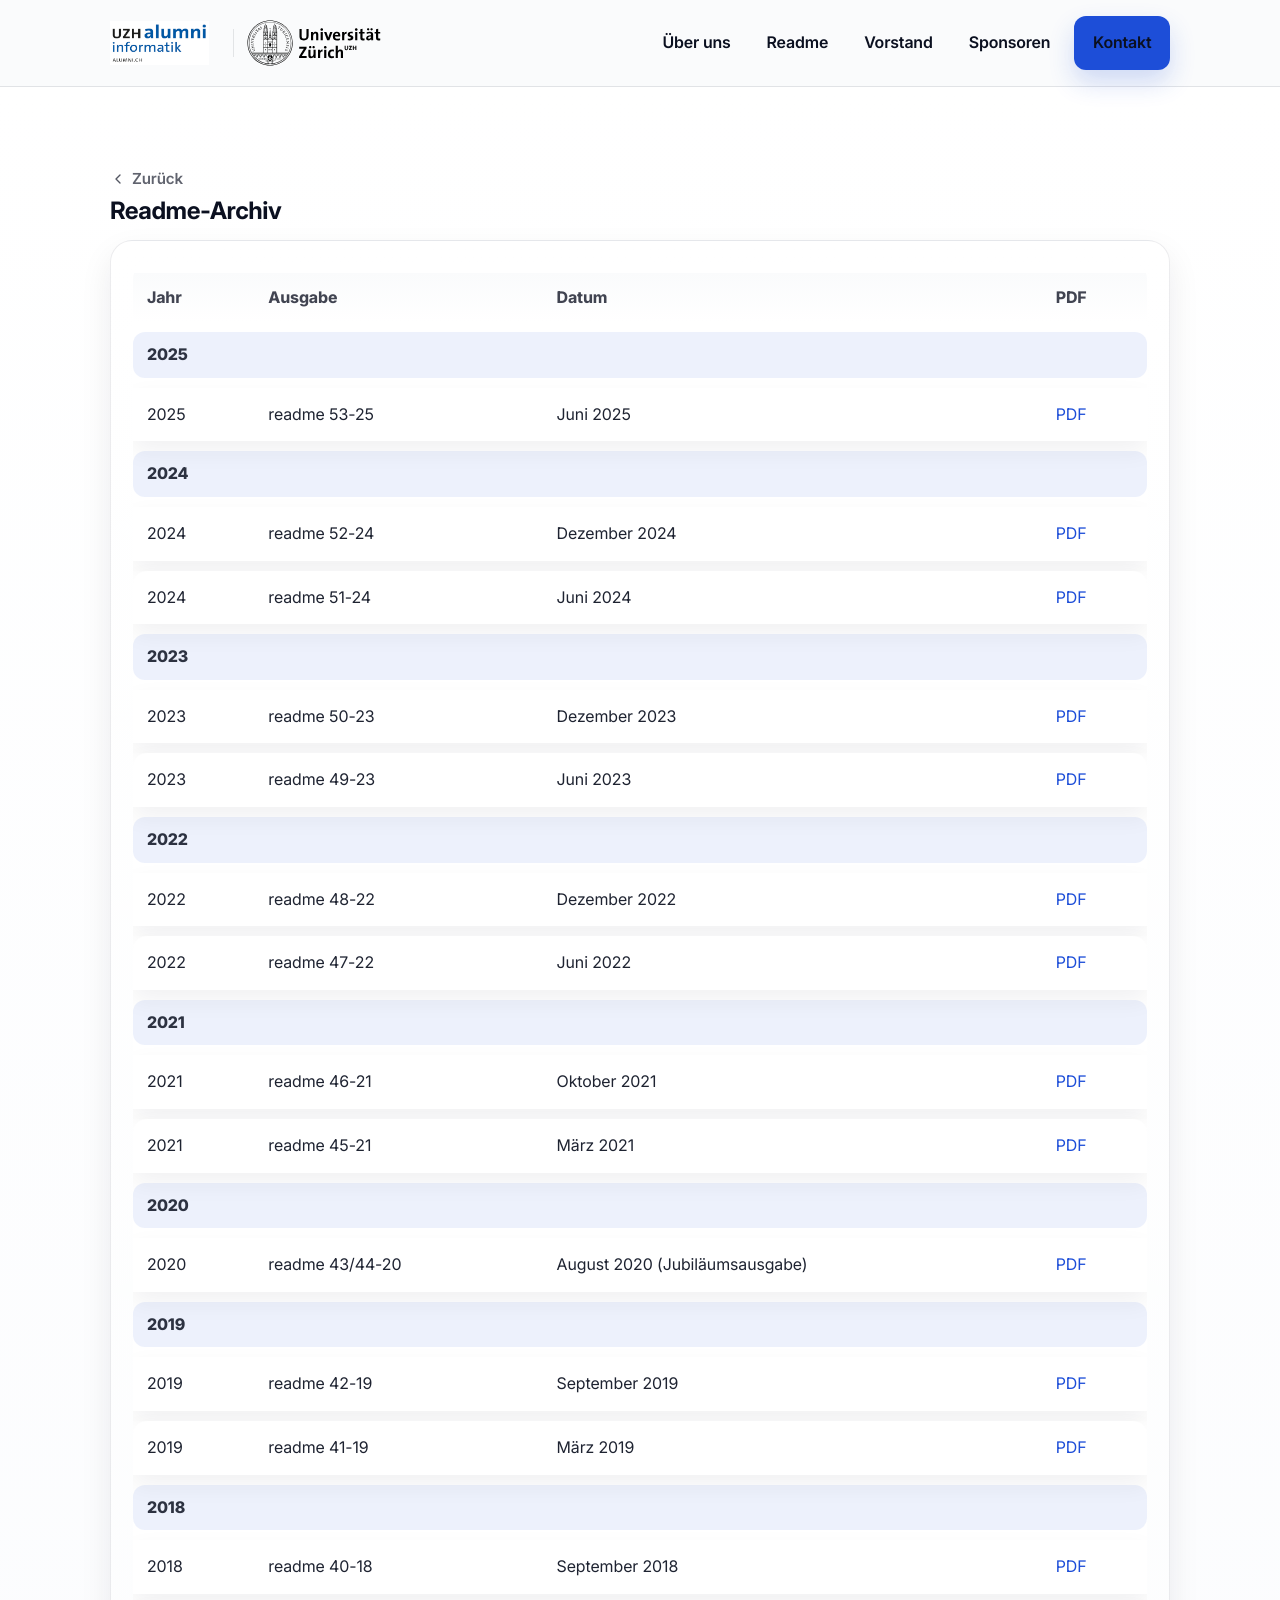
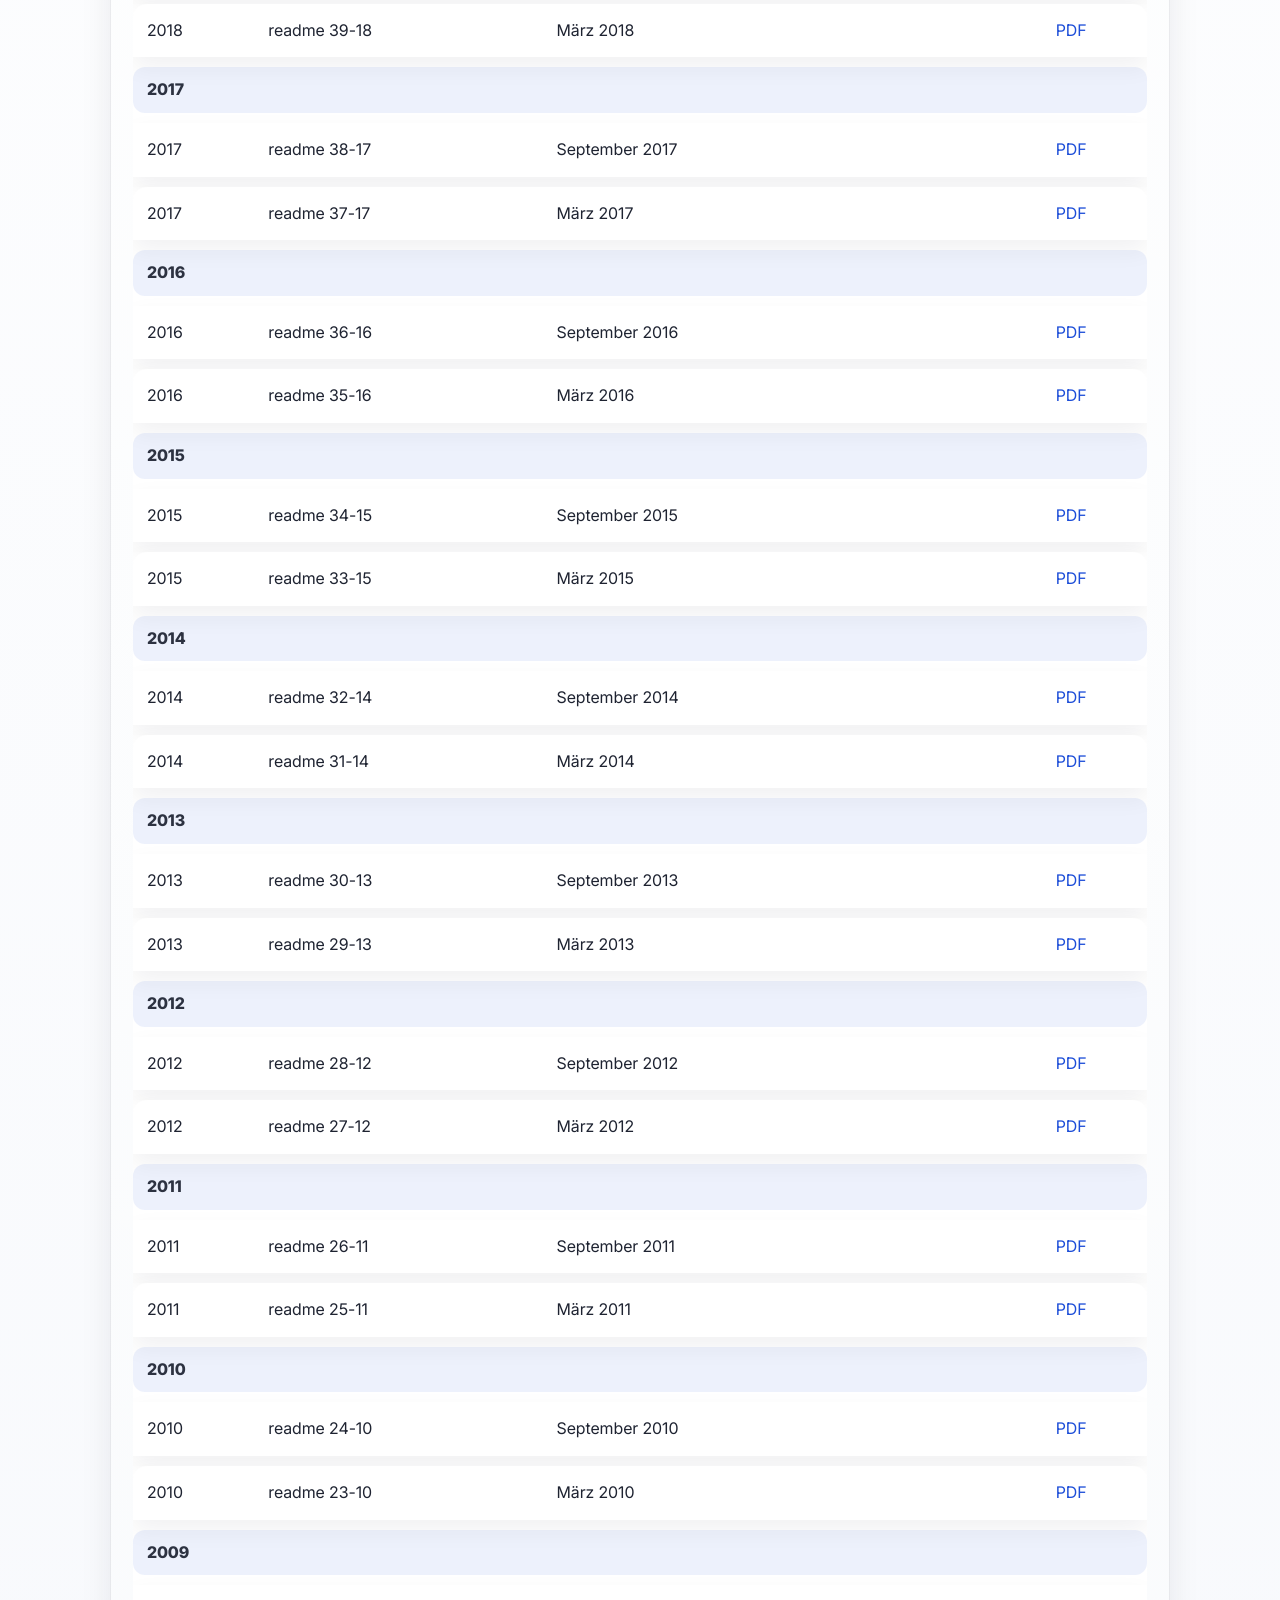
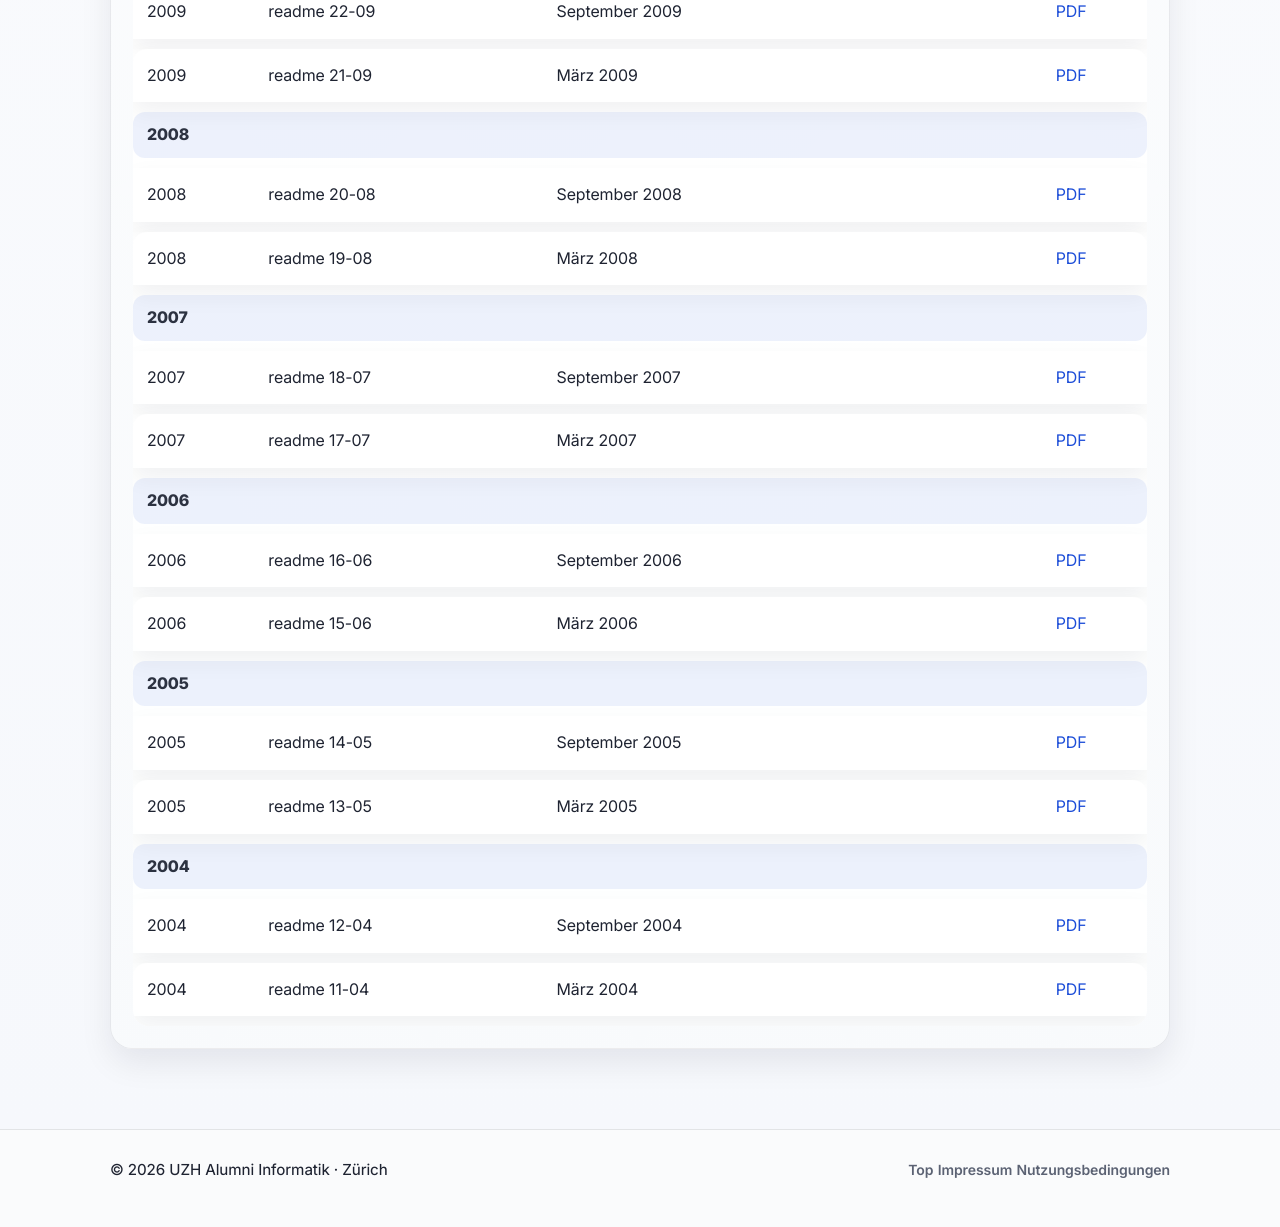
==== commit 8c2a72bf: "feat: polish readme section" ====
--- a/readme-archiv.html
+++ b/readme-archiv.html
@@ -4,7 +4,8 @@
     <meta charset="utf-8"/>
     <meta name="viewport" content="width=device-width, initial-scale=1"/>
     <title>Readme-Archiv – UZH Alumni Informatik</title>
-    <meta name="description" content="Archiv der readme-Ausgaben (UZH Alumni Informatik) – nach Jahr gruppiert, mit Suche."/>
+    <meta name="description"
+          content="Archiv der readme-Ausgaben (UZH Alumni Informatik) – nach Jahr gruppiert, mit Suche."/>
 
     <!-- Typography -->
     <link rel="preconnect" href="https://fonts.googleapis.com">
@@ -43,8 +44,10 @@
     <section class="section section-alt">
         <div class="container">
             <div class="section-head">
-                <h1 class="page-title">Readme-Archiv</h1>
-                <p class="muted">Frühere Ausgaben unseres Vereinsbulletins – nach Jahr gruppiert.</p>
+                <a href="index.html" class="back-inline">Zurück</a>
+                <div class="archive-head">
+                    <h1>Readme-Archiv</h1>
+                </div>
             </div>
             <div class="archive-card card">
                 <div class="archive-table-wrap">
@@ -60,7 +63,9 @@
                         <tbody>
 
                         <!-- 2025 -->
-                        <tr class="year-row" data-year="2025"><td colspan="4">2025</td></tr>
+                        <tr class="year-row" data-year="2025">
+                            <td colspan="4">2025</td>
+                        </tr>
                         <tr data-year="2025">
                             <td class="year-col">2025</td>
                             <td>readme 53-25</td>
@@ -69,7 +74,9 @@
                         </tr>
 
                         <!-- 2024 -->
-                        <tr class="year-row" data-year="2024"><td colspan="4">2024</td></tr>
+                        <tr class="year-row" data-year="2024">
+                            <td colspan="4">2024</td>
+                        </tr>
                         <tr data-year="2024">
                             <td class="year-col">2024</td>
                             <td>readme 52-24</td>
@@ -84,7 +91,9 @@
                         </tr>
 
                         <!-- 2023 -->
-                        <tr class="year-row" data-year="2023"><td colspan="4">2023</td></tr>
+                        <tr class="year-row" data-year="2023">
+                            <td colspan="4">2023</td>
+                        </tr>
                         <tr data-year="2023">
                             <td class="year-col">2023</td>
                             <td>readme 50-23</td>
@@ -99,7 +108,9 @@
                         </tr>
 
                         <!-- 2022 -->
-                        <tr class="year-row" data-year="2022"><td colspan="4">2022</td></tr>
+                        <tr class="year-row" data-year="2022">
+                            <td colspan="4">2022</td>
+                        </tr>
                         <tr data-year="2022">
                             <td class="year-col">2022</td>
                             <td>readme 48-22</td>
@@ -114,7 +125,9 @@
                         </tr>
 
                         <!-- 2021 -->
-                        <tr class="year-row" data-year="2021"><td colspan="4">2021</td></tr>
+                        <tr class="year-row" data-year="2021">
+                            <td colspan="4">2021</td>
+                        </tr>
                         <tr data-year="2021">
                             <td class="year-col">2021</td>
                             <td>readme 46-21</td>
@@ -129,7 +142,9 @@
                         </tr>
 
                         <!-- 2020 -->
-                        <tr class="year-row" data-year="2020"><td colspan="4">2020</td></tr>
+                        <tr class="year-row" data-year="2020">
+                            <td colspan="4">2020</td>
+                        </tr>
                         <tr data-year="2020">
                             <td class="year-col">2020</td>
                             <td>readme 43/44-20</td>
@@ -138,7 +153,9 @@
                         </tr>
 
                         <!-- 2019 -->
-                        <tr class="year-row" data-year="2019"><td colspan="4">2019</td></tr>
+                        <tr class="year-row" data-year="2019">
+                            <td colspan="4">2019</td>
+                        </tr>
                         <tr data-year="2019">
                             <td class="year-col">2019</td>
                             <td>readme 42-19</td>
@@ -153,7 +170,9 @@
                         </tr>
 
                         <!-- 2018 -->
-                        <tr class="year-row" data-year="2018"><td colspan="4">2018</td></tr>
+                        <tr class="year-row" data-year="2018">
+                            <td colspan="4">2018</td>
+                        </tr>
                         <tr data-year="2018">
                             <td class="year-col">2018</td>
                             <td>readme 40-18</td>
@@ -168,7 +187,9 @@
                         </tr>
 
                         <!-- 2017 -->
-                        <tr class="year-row" data-year="2017"><td colspan="4">2017</td></tr>
+                        <tr class="year-row" data-year="2017">
+                            <td colspan="4">2017</td>
+                        </tr>
                         <tr data-year="2017">
                             <td class="year-col">2017</td>
                             <td>readme 38-17</td>
@@ -183,7 +204,9 @@
                         </tr>
 
                         <!-- 2016 -->
-                        <tr class="year-row" data-year="2016"><td colspan="4">2016</td></tr>
+                        <tr class="year-row" data-year="2016">
+                            <td colspan="4">2016</td>
+                        </tr>
                         <tr data-year="2016">
                             <td class="year-col">2016</td>
                             <td>readme 36-16</td>
@@ -198,7 +221,9 @@
                         </tr>
 
                         <!-- 2015 -->
-                        <tr class="year-row" data-year="2015"><td colspan="4">2015</td></tr>
+                        <tr class="year-row" data-year="2015">
+                            <td colspan="4">2015</td>
+                        </tr>
                         <tr data-year="2015">
                             <td class="year-col">2015</td>
                             <td>readme 34-15</td>
@@ -213,7 +238,9 @@
                         </tr>
 
                         <!-- 2014 -->
-                        <tr class="year-row" data-year="2014"><td colspan="4">2014</td></tr>
+                        <tr class="year-row" data-year="2014">
+                            <td colspan="4">2014</td>
+                        </tr>
                         <tr data-year="2014">
                             <td class="year-col">2014</td>
                             <td>readme 32-14</td>
@@ -228,7 +255,9 @@
                         </tr>
 
                         <!-- 2013 -->
-                        <tr class="year-row" data-year="2013"><td colspan="4">2013</td></tr>
+                        <tr class="year-row" data-year="2013">
+                            <td colspan="4">2013</td>
+                        </tr>
                         <tr data-year="2013">
                             <td class="year-col">2013</td>
                             <td>readme 30-13</td>
@@ -243,7 +272,9 @@
                         </tr>
 
                         <!-- 2012 -->
-                        <tr class="year-row" data-year="2012"><td colspan="4">2012</td></tr>
+                        <tr class="year-row" data-year="2012">
+                            <td colspan="4">2012</td>
+                        </tr>
                         <tr data-year="2012">
                             <td class="year-col">2012</td>
                             <td>readme 28-12</td>
@@ -258,7 +289,9 @@
                         </tr>
 
                         <!-- 2011 -->
-                        <tr class="year-row" data-year="2011"><td colspan="4">2011</td></tr>
+                        <tr class="year-row" data-year="2011">
+                            <td colspan="4">2011</td>
+                        </tr>
                         <tr data-year="2011">
                             <td class="year-col">2011</td>
                             <td>readme 26-11</td>
@@ -273,7 +306,9 @@
                         </tr>
 
                         <!-- 2010 -->
-                        <tr class="year-row" data-year="2010"><td colspan="4">2010</td></tr>
+                        <tr class="year-row" data-year="2010">
+                            <td colspan="4">2010</td>
+                        </tr>
                         <tr data-year="2010">
                             <td class="year-col">2010</td>
                             <td>readme 24-10</td>
@@ -288,7 +323,9 @@
                         </tr>
 
                         <!-- 2009 -->
-                        <tr class="year-row" data-year="2009"><td colspan="4">2009</td></tr>
+                        <tr class="year-row" data-year="2009">
+                            <td colspan="4">2009</td>
+                        </tr>
                         <tr data-year="2009">
                             <td class="year-col">2009</td>
                             <td>readme 22-09</td>
@@ -303,7 +340,9 @@
                         </tr>
 
                         <!-- 2008 -->
-                        <tr class="year-row" data-year="2008"><td colspan="4">2008</td></tr>
+                        <tr class="year-row" data-year="2008">
+                            <td colspan="4">2008</td>
+                        </tr>
                         <tr data-year="2008">
                             <td class="year-col">2008</td>
                             <td>readme 20-08</td>
@@ -318,7 +357,9 @@
                         </tr>
 
                         <!-- 2007 -->
-                        <tr class="year-row" data-year="2007"><td colspan="4">2007</td></tr>
+                        <tr class="year-row" data-year="2007">
+                            <td colspan="4">2007</td>
+                        </tr>
                         <tr data-year="2007">
                             <td class="year-col">2007</td>
                             <td>readme 18-07</td>
@@ -333,7 +374,9 @@
                         </tr>
 
                         <!-- 2006 -->
-                        <tr class="year-row" data-year="2006"><td colspan="4">2006</td></tr>
+                        <tr class="year-row" data-year="2006">
+                            <td colspan="4">2006</td>
+                        </tr>
                         <tr data-year="2006">
                             <td class="year-col">2006</td>
                             <td>readme 16-06</td>
@@ -348,7 +391,9 @@
                         </tr>
 
                         <!-- 2005 -->
-                        <tr class="year-row" data-year="2005"><td colspan="4">2005</td></tr>
+                        <tr class="year-row" data-year="2005">
+                            <td colspan="4">2005</td>
+                        </tr>
                         <tr data-year="2005">
                             <td class="year-col">2005</td>
                             <td>readme 14-05</td>
@@ -363,7 +408,9 @@
                         </tr>
 
                         <!-- 2004 -->
-                        <tr class="year-row" data-year="2004"><td colspan="4">2004</td></tr>
+                        <tr class="year-row" data-year="2004">
+                            <td colspan="4">2004</td>
+                        </tr>
                         <tr data-year="2004">
                             <td class="year-col">2004</td>
                             <td>readme 12-04</td>
--- a/styles.css
+++ b/styles.css
@@ -550,6 +550,50 @@
     background-image: url("data:image/svg+xml,%3Csvg xmlns='http://www.w3.org/2000/svg' width='20' height='20' viewBox='0 0 24 24' fill='none'%3E%3Cpath d='M4 7a2 2 0 0 1 2-2h12a2 2 0 0 1 2 2v10a2 2 0 0 1-2 2H6a2 2 0 0 1-2-2V7Z' stroke='%231d4ed8' stroke-width='2' stroke-linecap='round' stroke-linejoin='round'/%3E%3Cpath d='m4 8 8 6 8-6' stroke='%231d4ed8' stroke-width='2' stroke-linecap='round' stroke-linejoin='round'/%3E%3C/svg%3E");
 }
 
+.readme-head-top {
+    display: flex;
+    align-items: baseline;
+    justify-content: space-between;
+    gap: 16px;
+}
+
+/* Archive link in header */
+.readme-archive-link {
+    font-size: 0.95rem;
+    font-weight: 600;
+    letter-spacing: -0.01em;
+
+    color: rgba(11,16,32,.65);
+    text-decoration: none;
+
+    display: inline-flex;
+    align-items: center;
+    gap: 6px;
+
+    transition: color .18s ease;
+}
+
+/* Arrow */
+.readme-archive-link::after {
+    content: "→";
+    font-size: 0.95rem;
+    opacity: .6;
+}
+
+/* Hover: subtle, not flashy */
+.readme-archive-link:hover {
+    color: var(--brand);
+}
+
+/* Responsive: stack nicely on small screens */
+@media (max-width: 600px) {
+    .readme-head-top {
+        flex-direction: column;
+        align-items: flex-start;
+        gap: 6px;
+    }
+}
+
 /* responsive stack */
 @media (max-width: 900px) {
     #readme .card.readme-split {
@@ -564,6 +608,101 @@
     #readme .readme-divider::before {
         display: none;
     }
+}
+
+/* PDF öffnen: compact, document-like */
+#readme .btn-primary {
+    padding: 0.62rem 1rem;
+    font-size: 0.95rem;
+    font-weight: 650;
+    box-shadow: 0 8px 18px rgba(29,78,216,.16);
+}
+
+/* Optional: add icon via CSS if you don't want HTML changes */
+#readme .btn-primary::before {
+    content: "";
+    width: 16px; height: 16px;
+    margin-right: 8px;
+    background-repeat: no-repeat;
+    background-position: center;
+    background-size: 16px 16px;
+    display: inline-block;
+    transform: translateY(1px);
+    background-image: url("data:image/svg+xml,%3Csvg xmlns='http://www.w3.org/2000/svg' width='24' height='24' fill='none'%3E%3Cpath d='M14 2H7a2 2 0 0 0-2 2v16a2 2 0 0 0 2 2h10a2 2 0 0 0 2-2V8l-5-6Z' stroke='%23fff' stroke-width='2' stroke-linecap='round' stroke-linejoin='round'/%3E%3Cpath d='M14 2v6h6' stroke='%23fff' stroke-width='2' stroke-linecap='round' stroke-linejoin='round'/%3E%3C/svg%3E");
+}
+
+/* Subtle hover */
+#readme .btn-primary:hover {
+    box-shadow: 0 12px 22px rgba(29, 78, 216, .22);
+    transform: translateY(-1px);
+}
+
+#readme .card.readme-split { position: relative; overflow: hidden; }
+
+/* band stays */
+#readme .card.readme-split::before {
+    content: "";
+    position: absolute;
+    top: 0; left: 0; right: 0;
+    height: 6px;
+    background: linear-gradient(90deg,
+    rgba(29,78,216,.65),
+    rgba(29,78,216,.20),
+    rgba(29,78,216,.06)
+    );
+}
+
+/* divider: subtle gradient + starts below band */
+#readme .readme-divider {
+    width: 1px;
+    background: transparent;
+    position: relative;
+}
+#readme .readme-divider::before {
+    content: "";
+    position: absolute;
+    top: 12px;           /* <-- avoids band clash */
+    bottom: 12px;
+    left: 0;
+    width: 1px;
+    background: linear-gradient(
+            180deg,
+            rgba(15,23,42,.04),
+            rgba(15,23,42,.10),
+            rgba(15,23,42,.04)
+    );
+}
+
+/* Calm tonal separation */
+#readme .readme-col:first-child {
+    background: linear-gradient(180deg, rgba(29,78,216,.03), rgba(255,255,255,0));
+}
+#readme .readme-col:last-child {
+    background: transparent;
+}
+
+#readme .mini-list {
+    list-style: none;
+    padding: 0;
+    margin: 12px 0 0;
+    display: grid;
+    gap: 8px;
+}
+
+#readme .mini-list li {
+    position: relative;
+    padding-left: 16px;
+}
+
+#readme .mini-list li::before {
+    content: "";
+    position: absolute;
+    left: 0;
+    top: .65em;
+    width: 5px;
+    height: 5px;
+    border-radius: 999px;
+    background: rgba(15,23,42,.22);
 }
 
 /* =========================================================
@@ -980,146 +1119,219 @@
 }
 
 /* =========================================================
-   README ARCHIV (Swiss institutional)
+   README ARCHIVE — Swiss institutional table (no double lines)
 ========================================================= */
-
-.page-title {
-    font-size: clamp(26px, 3vw, 38px);
-    font-weight: 800;
-    letter-spacing: -0.02em;
-    margin: 0;
-}
 
 .archive-toolbar {
     display: flex;
+    gap: 12px;
     align-items: center;
-    justify-content: space-between;
-    gap: 14px;
-    margin: 18px 0 16px;
-    padding: 16px 18px;
+    margin: 14px 0 18px;
+    flex-wrap: wrap;
 }
 
 .archive-search {
     flex: 1;
     min-width: 240px;
-}
-
-.archive-actions {
-    display: flex;
-    gap: 10px;
-    align-items: center;
-}
-
+    position: relative;
+}
+
+.archive-search input {
+    width: 100%;
+    padding: 12px 14px 12px 40px;
+    border-radius: 14px;
+    border: 1px solid rgba(15, 23, 42, .10);
+    background: rgba(255, 255, 255, .92);
+    box-shadow: 0 1px 0 rgba(15, 23, 42, .03) inset;
+}
+
+.archive-search::before {
+    content: "";
+    position: absolute;
+    left: 14px;
+    top: 50%;
+    transform: translateY(-50%);
+    width: 16px;
+    height: 16px;
+    opacity: .65;
+    background-repeat: no-repeat;
+    background-position: center;
+    background-size: 16px 16px;
+    background-image: url("data:image/svg+xml,%3Csvg xmlns='http://www.w3.org/2000/svg' width='24' height='24' viewBox='0 0 24 24' fill='none'%3E%3Cpath d='M10.5 18a7.5 7.5 0 1 1 0-15 7.5 7.5 0 0 1 0 15Z' stroke='%235b6273' stroke-width='2'/%3E%3Cpath d='M16.5 16.5 21 21' stroke='%235b6273' stroke-width='2' stroke-linecap='round'/%3E%3C/svg%3E");
+}
+
+/* Wrapper: NO borders, just one card surface */
 .archive-card {
-    padding: 18px;
-}
-
-.archive-table {
-    width: 100%;
-    border-collapse: separate;
-    border-spacing: 0;
-    font-size: 0.98rem;
-}
-
+    padding: 22px;
+    border-radius: 22px;
+    background: linear-gradient(180deg, rgba(255, 255, 255, .96), rgba(248, 250, 252, .96));
+    box-shadow: var(--shadow-md);
+    border: 1px solid rgba(15, 23, 42, .08);
+}
+
+/* Table container: no extra borders = no double line */
 .archive-table-wrap {
     overflow: auto;
     border-radius: 16px;
-    background: rgba(255,255,255,.92);
-}
-
-/* Keep only ONE subtle separation system */
+    background: rgba(255, 255, 255, .92);
+}
+
+/* Table base */
+.archive-table {
+    width: 100%;
+    border-collapse: separate; /* important for “spacing instead of lines” */
+    border-spacing: 0 10px; /* vertical rhythm */
+    min-width: 720px;
+}
+
+/* Header: clean, no bottom border */
 .archive-table thead th {
     position: sticky;
     top: 0;
-    background: linear-gradient(
-            180deg,
-            rgba(248,250,252,.98),
-            rgba(255,255,255,.98)
-    );
+    z-index: 2;
     text-align: left;
-    font-weight: 700;
-    color: rgba(11,16,32,.86);
+    padding: 12px 14px;
+    font-weight: 750;
+    letter-spacing: -0.01em;
+    color: rgba(11, 16, 32, .78);
+    background: linear-gradient(180deg, rgba(250, 251, 252, .98), rgba(255, 255, 255, .98));
+}
+
+/* Body cells: “pill row” look, no borders */
+.archive-table tbody tr {
+    background: rgba(255, 255, 255, .96);
+    box-shadow: 0 10px 24px rgba(11, 16, 32, .06);
+}
+
+.archive-table tbody td {
     padding: 14px 14px;
-}
-
-/* Normal row separators */
-.archive-table tbody tr:not(.year-row) td {
-    border-bottom: 1px solid rgba(15,23,42,.06);
-}
-
-/* Year group header row */
+    vertical-align: middle;
+    color: rgba(11, 16, 32, .92);
+}
+
+/* Rounded row corners */
+.archive-table tbody tr td:first-child {
+    border-top-left-radius: 14px;
+    border-bottom-left-radius: 14px;
+}
+
+.archive-table tbody tr td:last-child {
+    border-top-right-radius: 14px;
+    border-bottom-right-radius: 14px;
+}
+
+/* Year grouping row: darker, flatter, more “institutional” */
+.archive-table .year-row {
+    background: transparent;
+    box-shadow: none;
+}
+
 .archive-table .year-row td {
     padding: 10px 14px;
+    border-radius: 12px;
+    background: rgba(29, 78, 216, .08); /* slightly darker than before */
+    color: rgba(11, 16, 32, .85);
     font-weight: 800;
     letter-spacing: -0.01em;
-    color: rgba(11,16,32,.88);
-    background: rgba(29,78,216,.06);
-}
-
-
-.archive-table td {
-    padding: 12px 14px;
-    border-bottom: 1px solid rgba(15,23,42,.08);
-    vertical-align: middle;
-}
-
-/* Calm first column */
-.archive-table .year-col {
-    color: rgba(91,98,115,.92);
-    font-weight: 700;
-    width: 90px;
-}
-
-/* PDF link with icon */
-.pdf-link {
-    position: relative;
+}
+
+/* “Year row” should not get rounded multi-cell styling */
+.archive-table .year-row td:first-child,
+.archive-table .year-row td:last-child {
+    border-radius: 12px;
+}
+
+/* PDF button — Swiss minimal */
+.archive-pdf {
     display: inline-flex;
     align-items: center;
     gap: 8px;
-    padding: 8px 12px;
+    padding: 10px 14px;
     border-radius: 999px;
-    border: 1px solid rgba(29,78,216,.18);
-    background: rgba(29,78,216,.06);
+    border: 1px solid rgba(29, 78, 216, .18);
+    background: rgba(29, 78, 216, .06);
     color: var(--brand);
-    font-weight: 700;
+    font-weight: 750;
     letter-spacing: -0.01em;
     text-decoration: none;
 }
 
-.pdf-link::before {
+.archive-pdf::before {
     content: "";
     width: 16px;
     height: 16px;
-    display: inline-block;
     background-repeat: no-repeat;
     background-position: center;
     background-size: 16px 16px;
-    background-image: url("data:image/svg+xml,%3Csvg xmlns='http://www.w3.org/2000/svg' viewBox='0 0 24 24' fill='none'%3E%3Cpath d='M14 2H7a2 2 0 0 0-2 2v16a2 2 0 0 0 2 2h10a2 2 0 0 0 2-2V8l-5-6Z' stroke='%231d4ed8' stroke-width='2' stroke-linecap='round' stroke-linejoin='round'/%3E%3Cpath d='M14 2v6h6' stroke='%231d4ed8' stroke-width='2' stroke-linecap='round' stroke-linejoin='round'/%3E%3Cpath d='M8 15h8M8 18h6' stroke='%231d4ed8' stroke-width='2' stroke-linecap='round'/%3E%3C/svg%3E");
-}
-
-/* Note under table */
-.archive-hint {
-    margin: 14px 2px 0;
-    font-size: 0.92rem;
-}
-
-/* About action button alignment */
-.about-actions {
-    margin-top: 14px;
-}
-
-/* Responsive */
-@media (max-width: 860px) {
-    .archive-toolbar {
-        flex-direction: column;
-        align-items: stretch;
-    }
-
-    .archive-actions {
-        justify-content: flex-start;
-    }
-
-    .archive-table .year-col {
-        width: 70px;
-    }
-}
+    background-image: url("data:image/svg+xml,%3Csvg xmlns='http://www.w3.org/2000/svg' width='24' height='24' viewBox='0 0 24 24' fill='none'%3E%3Cpath d='M14 2H7a2 2 0 0 0-2 2v16a2 2 0 0 0 2 2h10a2 2 0 0 0 2-2V8l-5-6Z' stroke='%231d4ed8' stroke-width='2' stroke-linejoin='round'/%3E%3Cpath d='M14 2v6h6' stroke='%231d4ed8' stroke-width='2' stroke-linejoin='round'/%3E%3C/svg%3E");
+}
+
+/* Hover is subtle (institutional) */
+.archive-pdf:hover {
+    background: rgba(29, 78, 216, .10);
+    border-color: rgba(29, 78, 216, .28);
+    text-decoration: none;
+}
+
+/* Mobile: reduce spacing + allow compact rows */
+@media (max-width: 820px) {
+    .archive-table {
+        border-spacing: 0 8px;
+        min-width: 620px;
+    }
+
+    .archive-table thead th,
+    .archive-table tbody td {
+        padding: 12px 12px;
+    }
+}
+
+/* =========================================================
+   ARCHIVE — Inline Back + Title
+========================================================= */
+
+.archive-head {
+    display: flex;
+    align-items: baseline;
+    gap: 18px;
+    margin-bottom: 6px;
+}
+
+/* Back link */
+.back-inline {
+    display: inline-flex;
+    align-items: center;
+    gap: 6px;
+
+    font-size: 0.95rem;
+    font-weight: 600;
+    letter-spacing: -0.01em;
+
+    color: rgba(11, 16, 32, .65);
+    text-decoration: none;
+
+    transition: color .18s ease;
+}
+
+/* Arrow */
+.back-inline::before {
+    content: "";
+    width: 16px;
+    height: 16px;
+    background-size: 16px;
+    background-repeat: no-repeat;
+    background-position: center;
+
+    background-image: url("data:image/svg+xml,%3Csvg xmlns='http://www.w3.org/2000/svg' width='24' height='24' viewBox='0 0 24 24' fill='none'%3E%3Cpath d='M15 6 9 12l6 6' stroke='%230b1020' stroke-width='2' stroke-linecap='round' stroke-linejoin='round'/%3E%3C/svg%3E");
+
+    opacity: .7;
+}
+
+/* Hover: subtle */
+.back-inline:hover {
+    color: var(--brand);
+}
+
+.archive-sub {
+    margin-bottom: 28px;
+}
